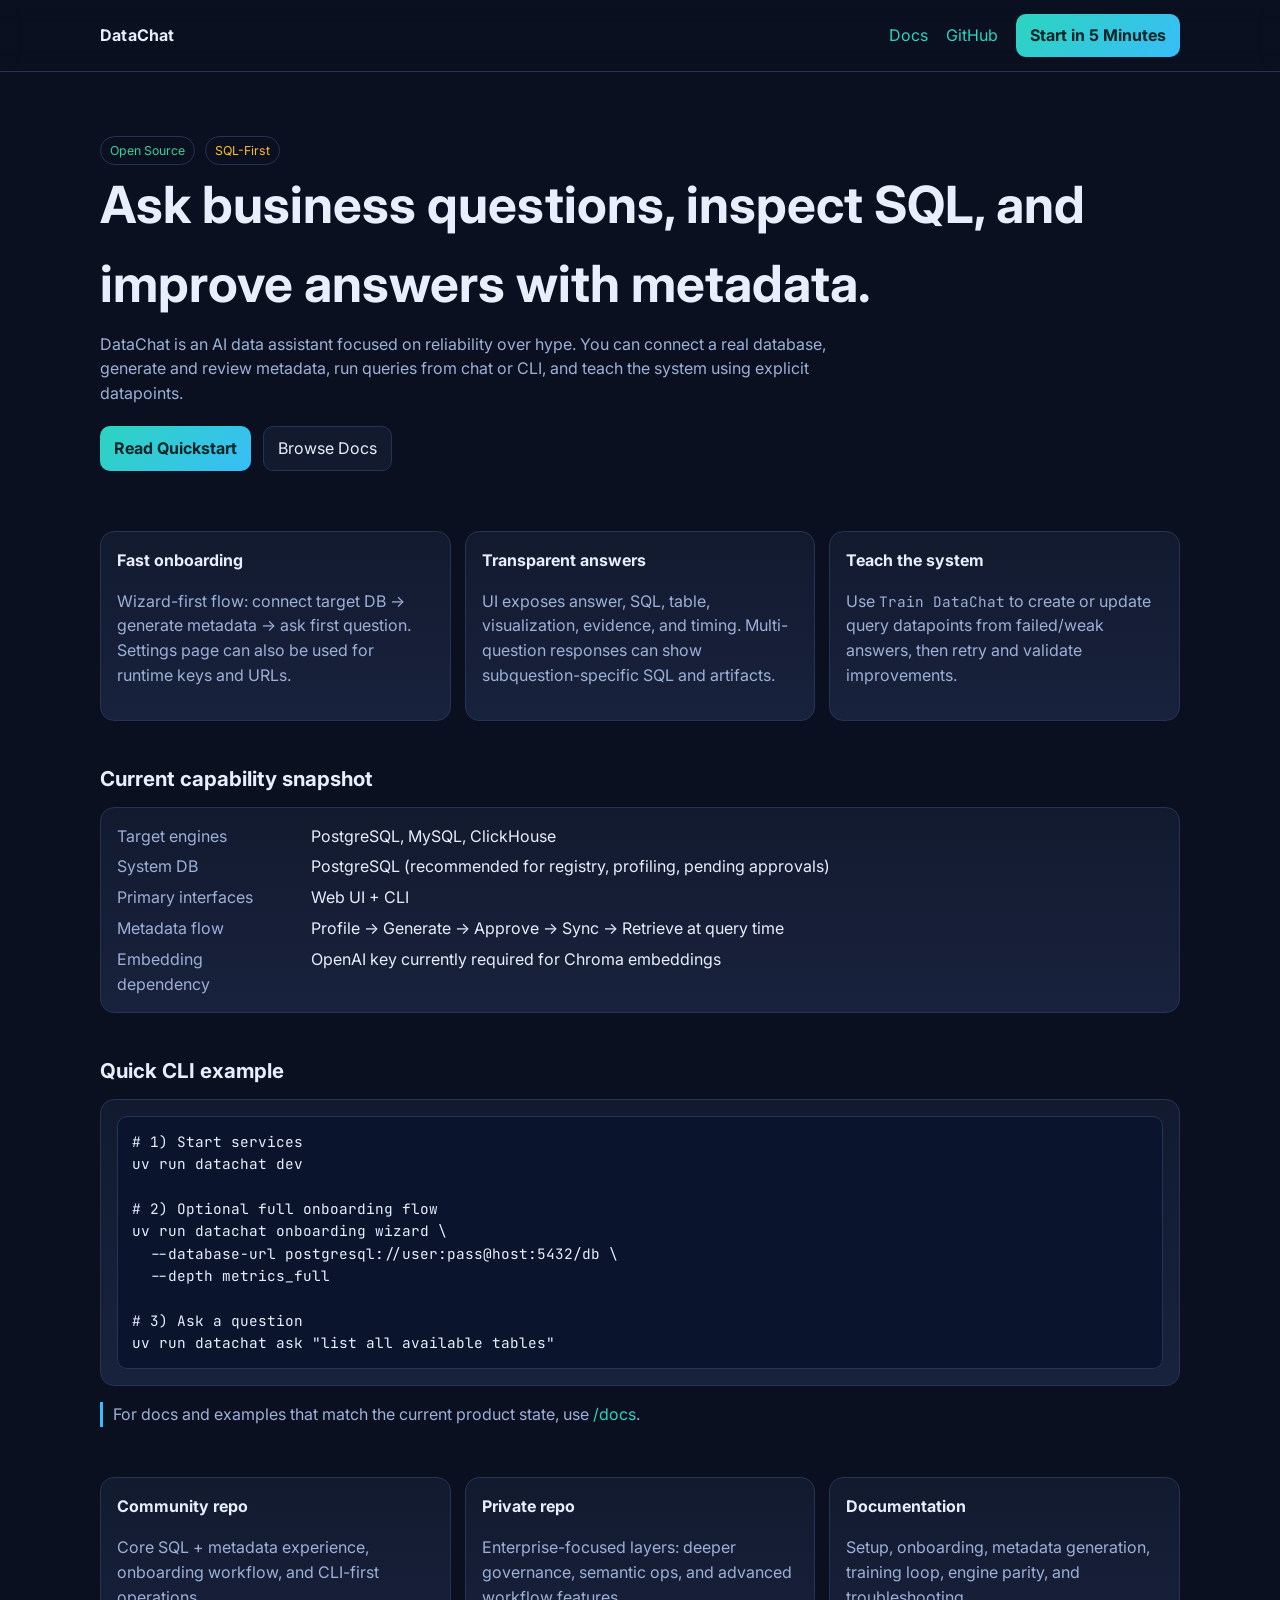
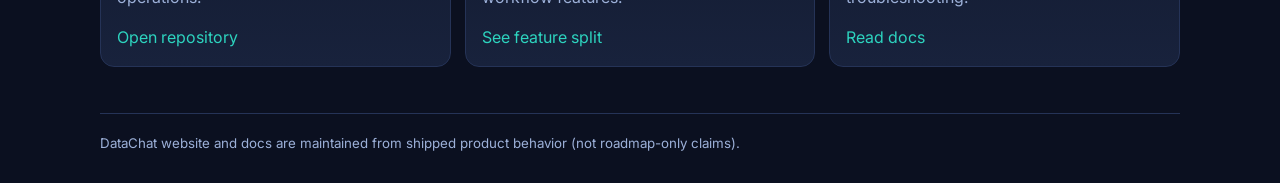
==== index.html @ 827663d6 "Initial website and docs refresh aligned to current DataChat features" ====
<!doctype html>
<html lang="en">
<head>
  <meta charset="utf-8">
  <meta name="viewport" content="width=device-width, initial-scale=1">
  <title>DataChat | Product + Docs</title>
  <meta name="description" content="DataChat helps teams ask data questions in natural language with SQL transparency, metadata grounding, and a practical onboarding flow.">
  <link rel="preconnect" href="https://fonts.googleapis.com">
  <link rel="preconnect" href="https://fonts.gstatic.com" crossorigin>
  <link href="https://fonts.googleapis.com/css2?family=Inter:wght@400;600;700;800&family=JetBrains+Mono:wght@400;500&display=swap" rel="stylesheet">
  <link rel="stylesheet" href="assets/styles.css">
</head>
<body>
  <header class="topbar">
    <div class="container">
      <div class="brand">DataChat</div>
      <nav class="nav">
        <a href="/docs/">Docs</a>
        <a href="https://github.com/onubrooks/datachat-community" target="_blank" rel="noopener">GitHub</a>
        <a class="btn btn-primary" href="/docs/getting-started.html">Start in 5 Minutes</a>
      </nav>
    </div>
  </header>

  <main class="container">
    <section class="hero">
      <span class="badge ok">Open Source</span>
      <span class="badge warn">SQL-First</span>
      <h1>Ask business questions, inspect SQL, and improve answers with metadata.</h1>
      <p>
        DataChat is an AI data assistant focused on reliability over hype. You can connect a real database,
        generate and review metadata, run queries from chat or CLI, and teach the system using explicit datapoints.
      </p>
      <div class="hero-actions">
        <a class="btn btn-primary" href="/docs/getting-started.html">Read Quickstart</a>
        <a class="btn" href="/docs/">Browse Docs</a>
      </div>
    </section>

    <section class="section grid grid-3">
      <article class="card">
        <h3>Fast onboarding</h3>
        <p>Wizard-first flow: connect target DB -> generate metadata -> ask first question. Settings page can also be used for runtime keys and URLs.</p>
      </article>
      <article class="card">
        <h3>Transparent answers</h3>
        <p>UI exposes answer, SQL, table, visualization, evidence, and timing. Multi-question responses can show subquestion-specific SQL and artifacts.</p>
      </article>
      <article class="card">
        <h3>Teach the system</h3>
        <p>Use <code>Train DataChat</code> to create or update query datapoints from failed/weak answers, then retry and validate improvements.</p>
      </article>
    </section>

    <section class="section">
      <h2>Current capability snapshot</h2>
      <div class="card">
        <div class="kv">
          <div>Target engines</div><div>PostgreSQL, MySQL, ClickHouse</div>
          <div>System DB</div><div>PostgreSQL (recommended for registry, profiling, pending approvals)</div>
          <div>Primary interfaces</div><div>Web UI + CLI</div>
          <div>Metadata flow</div><div>Profile -> Generate -> Approve -> Sync -> Retrieve at query time</div>
          <div>Embedding dependency</div><div>OpenAI key currently required for Chroma embeddings</div>
        </div>
      </div>
    </section>

    <section class="section">
      <h2>Quick CLI example</h2>
      <div class="card">
<pre><code># 1) Start services
uv run datachat dev

# 2) Optional full onboarding flow
uv run datachat onboarding wizard \
  --database-url postgresql://user:pass@host:5432/db \
  --depth metrics_full

# 3) Ask a question
uv run datachat ask "list all available tables"
</code></pre>
      </div>
      <p class="note">For docs and examples that match the current product state, use <a href="/docs/">/docs</a>.</p>
    </section>

    <section class="section grid grid-3">
      <article class="card">
        <h3>Community repo</h3>
        <p>Core SQL + metadata experience, onboarding workflow, and CLI-first operations.</p>
        <a href="https://github.com/onubrooks/datachat-community" target="_blank" rel="noopener">Open repository</a>
      </article>
      <article class="card">
        <h3>Private repo</h3>
        <p>Enterprise-focused layers: deeper governance, semantic ops, and advanced workflow features.</p>
        <a href="/docs/community-vs-private.html">See feature split</a>
      </article>
      <article class="card">
        <h3>Documentation</h3>
        <p>Setup, onboarding, metadata generation, training loop, engine parity, and troubleshooting.</p>
        <a href="/docs/index.html">Read docs</a>
      </article>
    </section>

    <footer class="footer">
      <small>DataChat website and docs are maintained from shipped product behavior (not roadmap-only claims).</small>
    </footer>
  </main>
</body>
</html>
---- assets/styles.css ----
:root {
  --bg: #0b1020;
  --card: #121a2f;
  --card-2: #18223c;
  --text: #e8eefc;
  --muted: #9cb0d8;
  --accent: #2dd4bf;
  --accent-2: #38bdf8;
  --border: #253357;
  --ok: #34d399;
  --warn: #fbbf24;
  --danger: #fb7185;
}

* {
  box-sizing: border-box;
}

body {
  margin: 0;
  font-family: "Inter", "Segoe UI", system-ui, -apple-system, sans-serif;
  background: radial-gradient(1200px 500px at 0% -20%, #20305f 0%, #0b1020 55%);
  color: var(--text);
  line-height: 1.55;
}

a {
  color: var(--accent);
  text-decoration: none;
}

a:hover {
  text-decoration: underline;
}

.container {
  width: min(1080px, 92%);
  margin: 0 auto;
}

.topbar {
  position: sticky;
  top: 0;
  z-index: 10;
  backdrop-filter: blur(12px);
  background: rgba(11, 16, 32, 0.75);
  border-bottom: 1px solid var(--border);
}

.topbar .container {
  display: flex;
  align-items: center;
  justify-content: space-between;
  padding: 14px 0;
}

.brand {
  font-weight: 700;
  letter-spacing: 0.2px;
}

.nav {
  display: flex;
  gap: 18px;
  align-items: center;
}

.btn {
  display: inline-flex;
  align-items: center;
  justify-content: center;
  border-radius: 10px;
  padding: 9px 14px;
  border: 1px solid var(--border);
  color: var(--text);
  background: var(--card);
}

.btn-primary {
  background: linear-gradient(135deg, var(--accent), var(--accent-2));
  color: #032525;
  border: 0;
  font-weight: 700;
}

.hero {
  padding: 64px 0 42px;
}

.hero h1 {
  font-size: clamp(2rem, 4.2vw, 3.2rem);
  margin: 0 0 8px;
}

.hero p {
  color: var(--muted);
  max-width: 760px;
  margin: 0 0 20px;
}

.hero-actions {
  display: flex;
  gap: 12px;
  flex-wrap: wrap;
}

.grid {
  display: grid;
  gap: 14px;
}

.grid-3 {
  grid-template-columns: repeat(auto-fit, minmax(220px, 1fr));
}

.card {
  background: linear-gradient(180deg, var(--card), var(--card-2));
  border: 1px solid var(--border);
  border-radius: 14px;
  padding: 16px;
}

.card h3 {
  margin: 0 0 8px;
  font-size: 1rem;
}

.card p,
.card li {
  color: var(--muted);
}

.section {
  padding: 18px 0 16px;
}

.section h2 {
  margin: 8px 0 12px;
  font-size: 1.28rem;
}

.kv {
  display: grid;
  grid-template-columns: 180px 1fr;
  gap: 6px 14px;
}

.kv div:nth-child(odd) {
  color: var(--muted);
}

pre {
  margin: 0;
  padding: 14px;
  overflow-x: auto;
  border-radius: 10px;
  border: 1px solid var(--border);
  background: #0a142d;
}

code,
pre {
  font-family: "JetBrains Mono", "SFMono-Regular", Consolas, monospace;
  font-size: 0.9rem;
}

.note {
  border-left: 3px solid var(--accent-2);
  padding-left: 10px;
  color: var(--muted);
}

.badge {
  display: inline-flex;
  align-items: center;
  padding: 4px 9px;
  border-radius: 999px;
  font-size: 0.77rem;
  margin-right: 6px;
  border: 1px solid var(--border);
}

.badge.ok {
  color: var(--ok);
}

.badge.warn {
  color: var(--warn);
}

.footer {
  margin-top: 30px;
  border-top: 1px solid var(--border);
  color: var(--muted);
  padding: 16px 0 28px;
}

.docs-shell {
  display: grid;
  grid-template-columns: 250px 1fr;
  gap: 20px;
  padding: 28px 0 18px;
}

.docs-nav {
  position: sticky;
  top: 72px;
  align-self: start;
}

.docs-nav ul {
  list-style: none;
  margin: 0;
  padding: 0;
}

.docs-nav li {
  margin-bottom: 8px;
}

.docs-main h1 {
  margin-top: 0;
}

.docs-main h2 {
  margin-top: 28px;
}

.table {
  width: 100%;
  border-collapse: collapse;
}

.table th,
.table td {
  border: 1px solid var(--border);
  padding: 8px 10px;
  text-align: left;
  vertical-align: top;
}

@media (max-width: 880px) {
  .docs-shell {
    grid-template-columns: 1fr;
  }

  .docs-nav {
    position: static;
  }

  .kv {
    grid-template-columns: 1fr;
  }
}
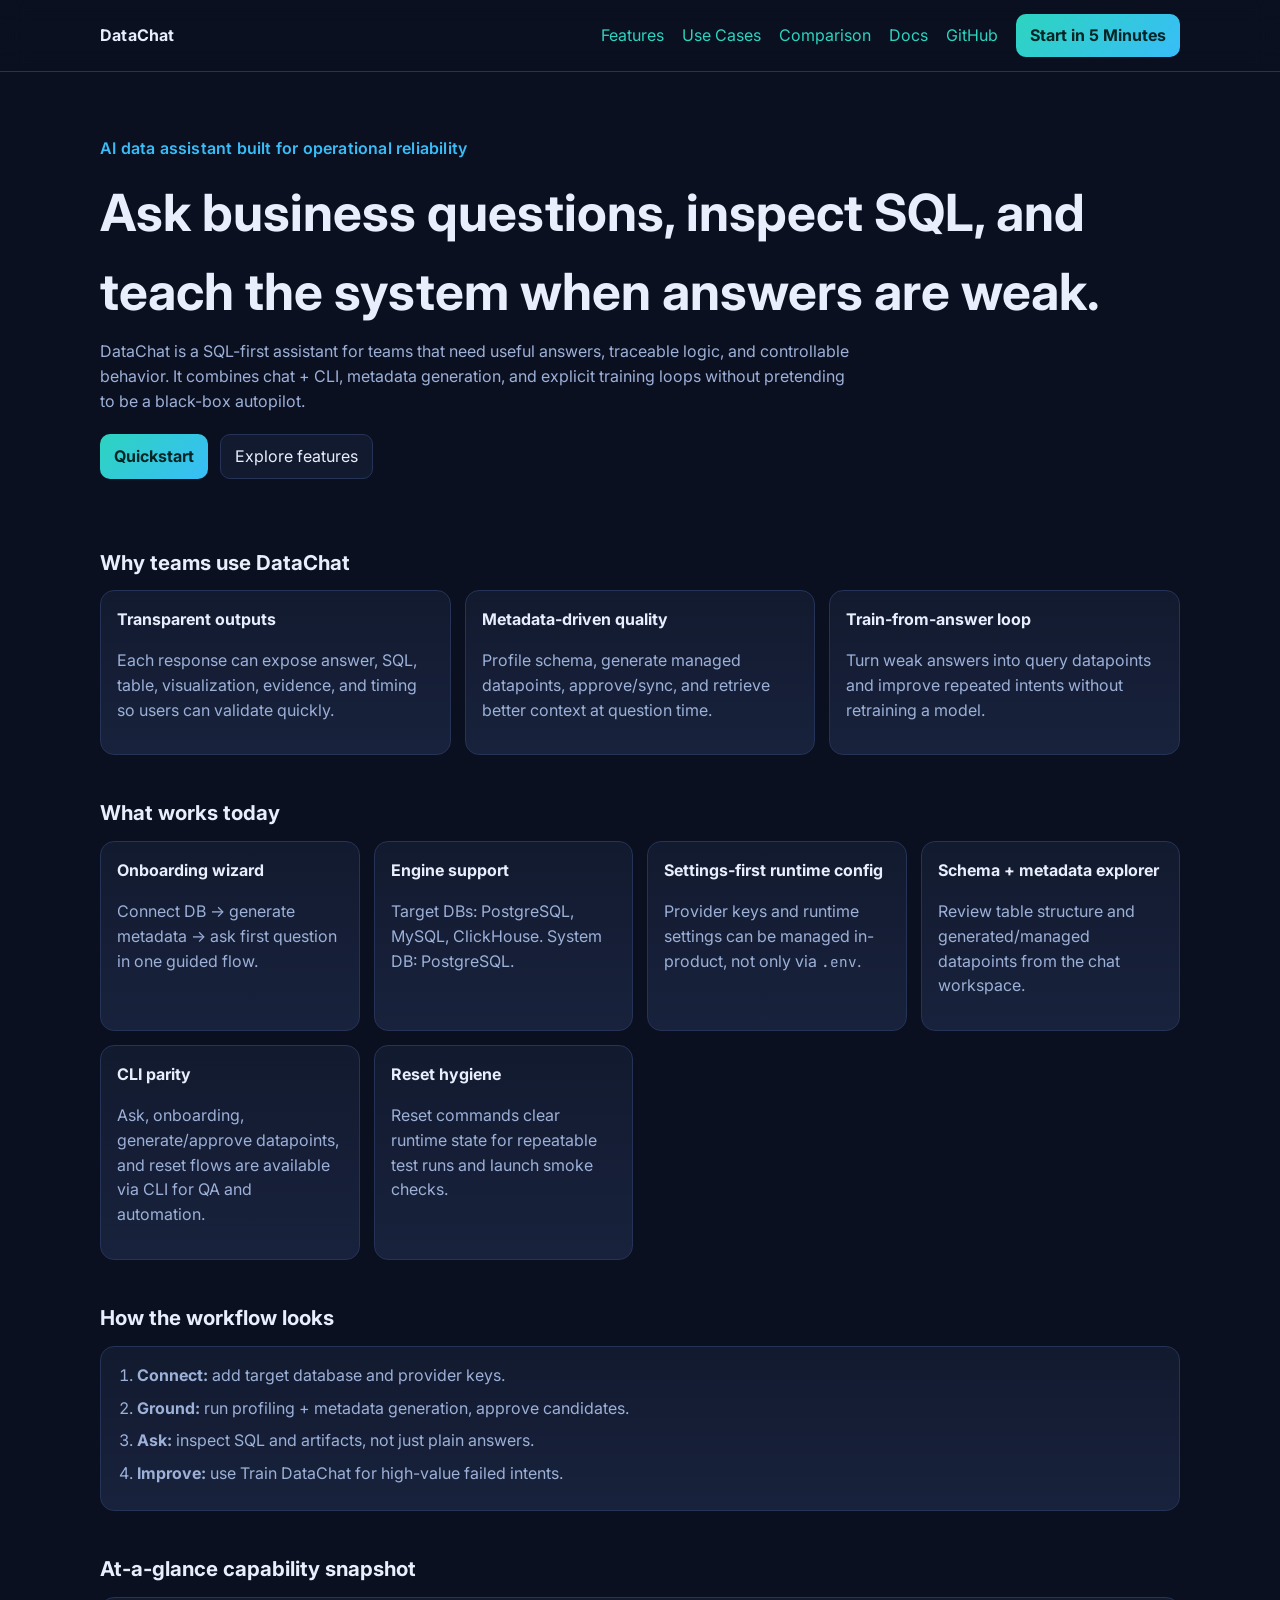
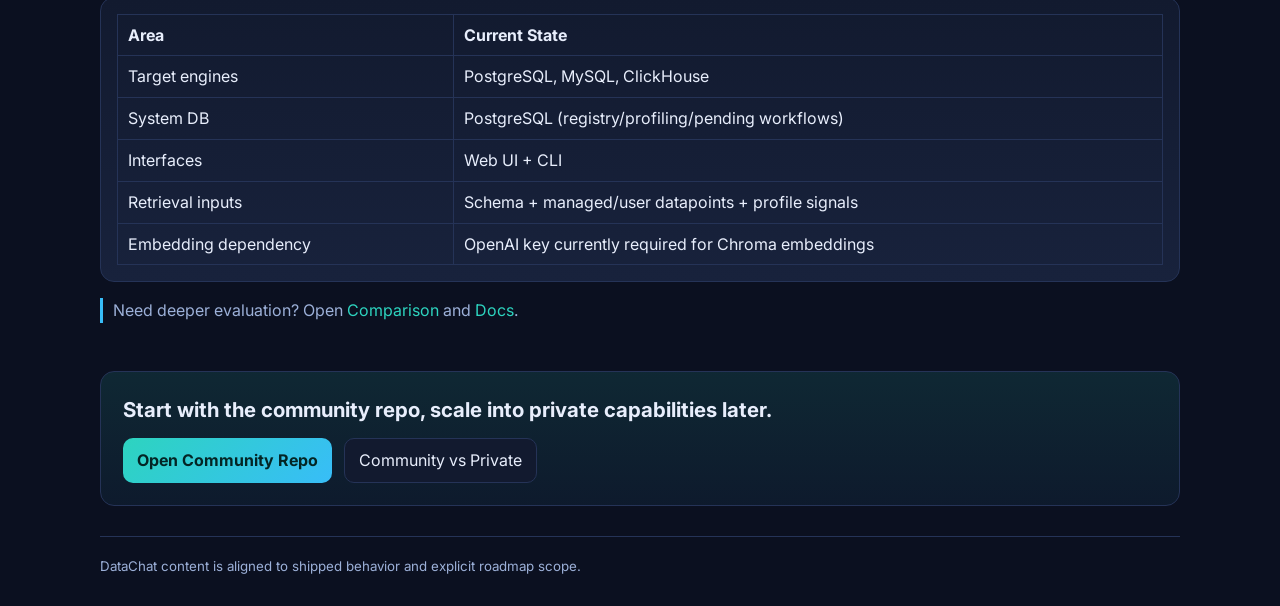
==== commit 147ec861: "Expand website into multi-page marketing + updated docs hub" ====
--- a/index.html
+++ b/index.html
@@ -3,8 +3,8 @@
 <head>
   <meta charset="utf-8">
   <meta name="viewport" content="width=device-width, initial-scale=1">
-  <title>DataChat | Product + Docs</title>
-  <meta name="description" content="DataChat helps teams ask data questions in natural language with SQL transparency, metadata grounding, and a practical onboarding flow.">
+  <title>DataChat | Reliable AI for Business Data Questions</title>
+  <meta name="description" content="DataChat helps teams ask data questions in natural language, inspect SQL, and improve retrieval quality with metadata and training flows.">
   <link rel="preconnect" href="https://fonts.googleapis.com">
   <link rel="preconnect" href="https://fonts.gstatic.com" crossorigin>
   <link href="https://fonts.googleapis.com/css2?family=Inter:wght@400;600;700;800&family=JetBrains+Mono:wght@400;500&display=swap" rel="stylesheet">
@@ -15,94 +15,119 @@
     <div class="container">
       <div class="brand">DataChat</div>
       <nav class="nav">
-        <a href="/docs/">Docs</a>
+        <a href="features.html">Features</a>
+        <a href="use-cases.html">Use Cases</a>
+        <a href="comparison.html">Comparison</a>
+        <a href="docs/">Docs</a>
         <a href="https://github.com/onubrooks/datachat-community" target="_blank" rel="noopener">GitHub</a>
-        <a class="btn btn-primary" href="/docs/getting-started.html">Start in 5 Minutes</a>
+        <a class="btn btn-primary" href="docs/getting-started.html">Start in 5 Minutes</a>
       </nav>
     </div>
   </header>
 
   <main class="container">
     <section class="hero">
-      <span class="badge ok">Open Source</span>
-      <span class="badge warn">SQL-First</span>
-      <h1>Ask business questions, inspect SQL, and improve answers with metadata.</h1>
+      <div class="hero-eyebrow">AI data assistant built for operational reliability</div>
+      <h1>Ask business questions, inspect SQL, and teach the system when answers are weak.</h1>
       <p>
-        DataChat is an AI data assistant focused on reliability over hype. You can connect a real database,
-        generate and review metadata, run queries from chat or CLI, and teach the system using explicit datapoints.
+        DataChat is a SQL-first assistant for teams that need useful answers, traceable logic, and controllable behavior.
+        It combines chat + CLI, metadata generation, and explicit training loops without pretending to be a black-box autopilot.
       </p>
       <div class="hero-actions">
-        <a class="btn btn-primary" href="/docs/getting-started.html">Read Quickstart</a>
-        <a class="btn" href="/docs/">Browse Docs</a>
-      </div>
-    </section>
-
-    <section class="section grid grid-3">
-      <article class="card">
-        <h3>Fast onboarding</h3>
-        <p>Wizard-first flow: connect target DB -> generate metadata -> ask first question. Settings page can also be used for runtime keys and URLs.</p>
-      </article>
-      <article class="card">
-        <h3>Transparent answers</h3>
-        <p>UI exposes answer, SQL, table, visualization, evidence, and timing. Multi-question responses can show subquestion-specific SQL and artifacts.</p>
-      </article>
-      <article class="card">
-        <h3>Teach the system</h3>
-        <p>Use <code>Train DataChat</code> to create or update query datapoints from failed/weak answers, then retry and validate improvements.</p>
-      </article>
-    </section>
-
-    <section class="section">
-      <h2>Current capability snapshot</h2>
-      <div class="card">
-        <div class="kv">
-          <div>Target engines</div><div>PostgreSQL, MySQL, ClickHouse</div>
-          <div>System DB</div><div>PostgreSQL (recommended for registry, profiling, pending approvals)</div>
-          <div>Primary interfaces</div><div>Web UI + CLI</div>
-          <div>Metadata flow</div><div>Profile -> Generate -> Approve -> Sync -> Retrieve at query time</div>
-          <div>Embedding dependency</div><div>OpenAI key currently required for Chroma embeddings</div>
-        </div>
+        <a class="btn btn-primary" href="docs/getting-started.html">Quickstart</a>
+        <a class="btn" href="features.html">Explore features</a>
       </div>
     </section>
 
     <section class="section">
-      <h2>Quick CLI example</h2>
-      <div class="card">
-<pre><code># 1) Start services
-uv run datachat dev
-
-# 2) Optional full onboarding flow
-uv run datachat onboarding wizard \
-  --database-url postgresql://user:pass@host:5432/db \
-  --depth metrics_full
-
-# 3) Ask a question
-uv run datachat ask "list all available tables"
-</code></pre>
+      <h2>Why teams use DataChat</h2>
+      <div class="grid grid-3">
+        <article class="card">
+          <h3>Transparent outputs</h3>
+          <p>Each response can expose answer, SQL, table, visualization, evidence, and timing so users can validate quickly.</p>
+        </article>
+        <article class="card">
+          <h3>Metadata-driven quality</h3>
+          <p>Profile schema, generate managed datapoints, approve/sync, and retrieve better context at question time.</p>
+        </article>
+        <article class="card">
+          <h3>Train-from-answer loop</h3>
+          <p>Turn weak answers into query datapoints and improve repeated intents without retraining a model.</p>
+        </article>
       </div>
-      <p class="note">For docs and examples that match the current product state, use <a href="/docs/">/docs</a>.</p>
     </section>
 
-    <section class="section grid grid-3">
-      <article class="card">
-        <h3>Community repo</h3>
-        <p>Core SQL + metadata experience, onboarding workflow, and CLI-first operations.</p>
-        <a href="https://github.com/onubrooks/datachat-community" target="_blank" rel="noopener">Open repository</a>
-      </article>
-      <article class="card">
-        <h3>Private repo</h3>
-        <p>Enterprise-focused layers: deeper governance, semantic ops, and advanced workflow features.</p>
-        <a href="/docs/community-vs-private.html">See feature split</a>
-      </article>
-      <article class="card">
-        <h3>Documentation</h3>
-        <p>Setup, onboarding, metadata generation, training loop, engine parity, and troubleshooting.</p>
-        <a href="/docs/index.html">Read docs</a>
-      </article>
+    <section class="section">
+      <h2>What works today</h2>
+      <div class="grid grid-3">
+        <article class="card">
+          <h3>Onboarding wizard</h3>
+          <p>Connect DB -> generate metadata -> ask first question in one guided flow.</p>
+        </article>
+        <article class="card">
+          <h3>Engine support</h3>
+          <p>Target DBs: PostgreSQL, MySQL, ClickHouse. System DB: PostgreSQL.</p>
+        </article>
+        <article class="card">
+          <h3>Settings-first runtime config</h3>
+          <p>Provider keys and runtime settings can be managed in-product, not only via <code>.env</code>.</p>
+        </article>
+        <article class="card">
+          <h3>Schema + metadata explorer</h3>
+          <p>Review table structure and generated/managed datapoints from the chat workspace.</p>
+        </article>
+        <article class="card">
+          <h3>CLI parity</h3>
+          <p>Ask, onboarding, generate/approve datapoints, and reset flows are available via CLI for QA and automation.</p>
+        </article>
+        <article class="card">
+          <h3>Reset hygiene</h3>
+          <p>Reset commands clear runtime state for repeatable test runs and launch smoke checks.</p>
+        </article>
+      </div>
+    </section>
+
+    <section class="section">
+      <h2>How the workflow looks</h2>
+      <div class="card">
+        <ol class="steps">
+          <li><strong>Connect:</strong> add target database and provider keys.</li>
+          <li><strong>Ground:</strong> run profiling + metadata generation, approve candidates.</li>
+          <li><strong>Ask:</strong> inspect SQL and artifacts, not just plain answers.</li>
+          <li><strong>Improve:</strong> use Train DataChat for high-value failed intents.</li>
+        </ol>
+      </div>
+    </section>
+
+    <section class="section">
+      <h2>At-a-glance capability snapshot</h2>
+      <div class="card">
+        <table class="table">
+          <thead>
+            <tr><th>Area</th><th>Current State</th></tr>
+          </thead>
+          <tbody>
+            <tr><td>Target engines</td><td>PostgreSQL, MySQL, ClickHouse</td></tr>
+            <tr><td>System DB</td><td>PostgreSQL (registry/profiling/pending workflows)</td></tr>
+            <tr><td>Interfaces</td><td>Web UI + CLI</td></tr>
+            <tr><td>Retrieval inputs</td><td>Schema + managed/user datapoints + profile signals</td></tr>
+            <tr><td>Embedding dependency</td><td>OpenAI key currently required for Chroma embeddings</td></tr>
+          </tbody>
+        </table>
+      </div>
+      <p class="note">Need deeper evaluation? Open <a href="comparison.html">Comparison</a> and <a href="docs/">Docs</a>.</p>
+    </section>
+
+    <section class="section cta-band">
+      <h2>Start with the community repo, scale into private capabilities later.</h2>
+      <div class="hero-actions">
+        <a class="btn btn-primary" href="https://github.com/onubrooks/datachat-community" target="_blank" rel="noopener">Open Community Repo</a>
+        <a class="btn" href="docs/community-vs-private.html">Community vs Private</a>
+      </div>
     </section>
 
     <footer class="footer">
-      <small>DataChat website and docs are maintained from shipped product behavior (not roadmap-only claims).</small>
+      <small>DataChat content is aligned to shipped behavior and explicit roadmap scope.</small>
     </footer>
   </main>
 </body>
--- a/assets/styles.css
+++ b/assets/styles.css
@@ -252,3 +252,42 @@
     grid-template-columns: 1fr;
   }
 }
+
+.hero-eyebrow {
+  display: inline-block;
+  margin-bottom: 12px;
+  color: var(--accent-2);
+  font-weight: 600;
+  letter-spacing: 0.2px;
+}
+
+.steps {
+  margin: 0;
+  padding-left: 20px;
+}
+
+.steps li {
+  margin-bottom: 8px;
+}
+
+.list-check {
+  margin: 0;
+  padding-left: 18px;
+}
+
+.list-check li {
+  margin-bottom: 7px;
+}
+
+.cta-band {
+  margin-top: 16px;
+  margin-bottom: 22px;
+  padding: 22px;
+  border-radius: 14px;
+  border: 1px solid var(--border);
+  background: linear-gradient(180deg, rgba(45, 212, 191, 0.12), rgba(56, 189, 248, 0.06));
+}
+
+.cta-band h2 {
+  margin-top: 0;
+}
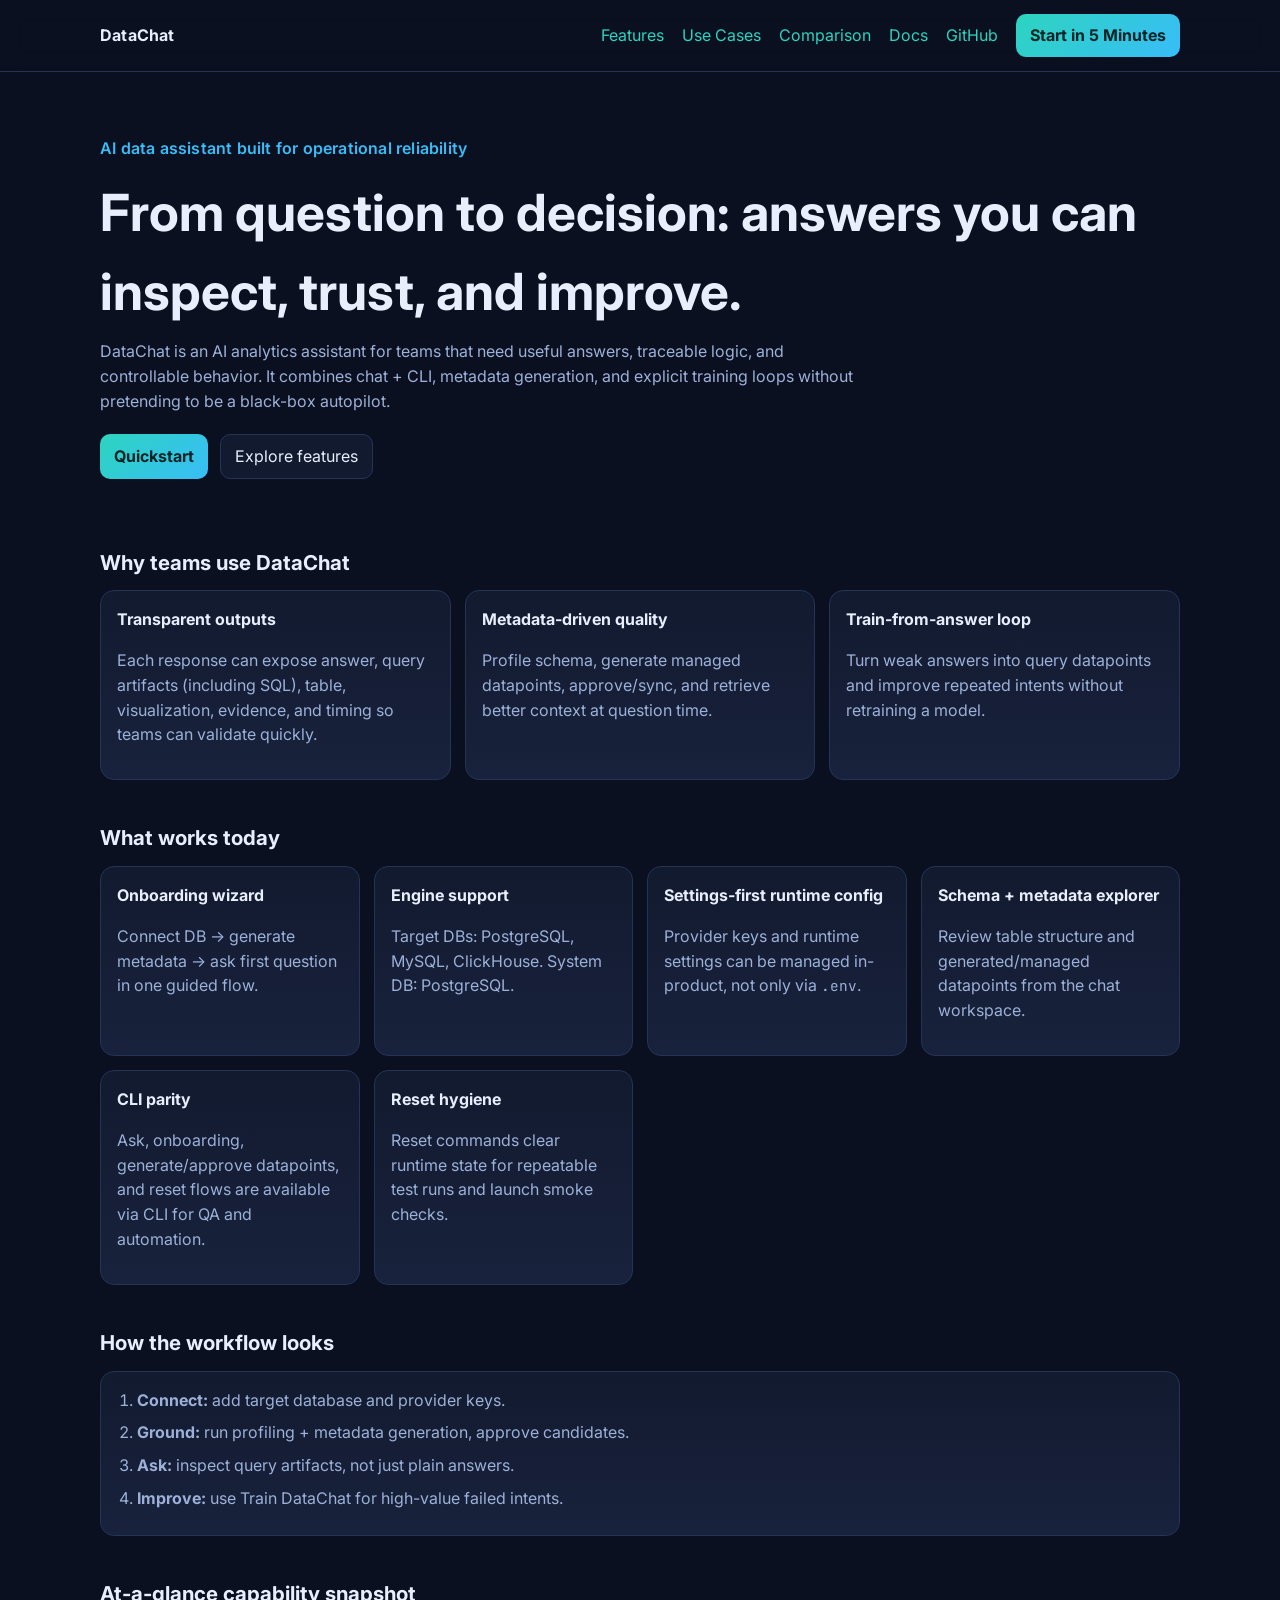
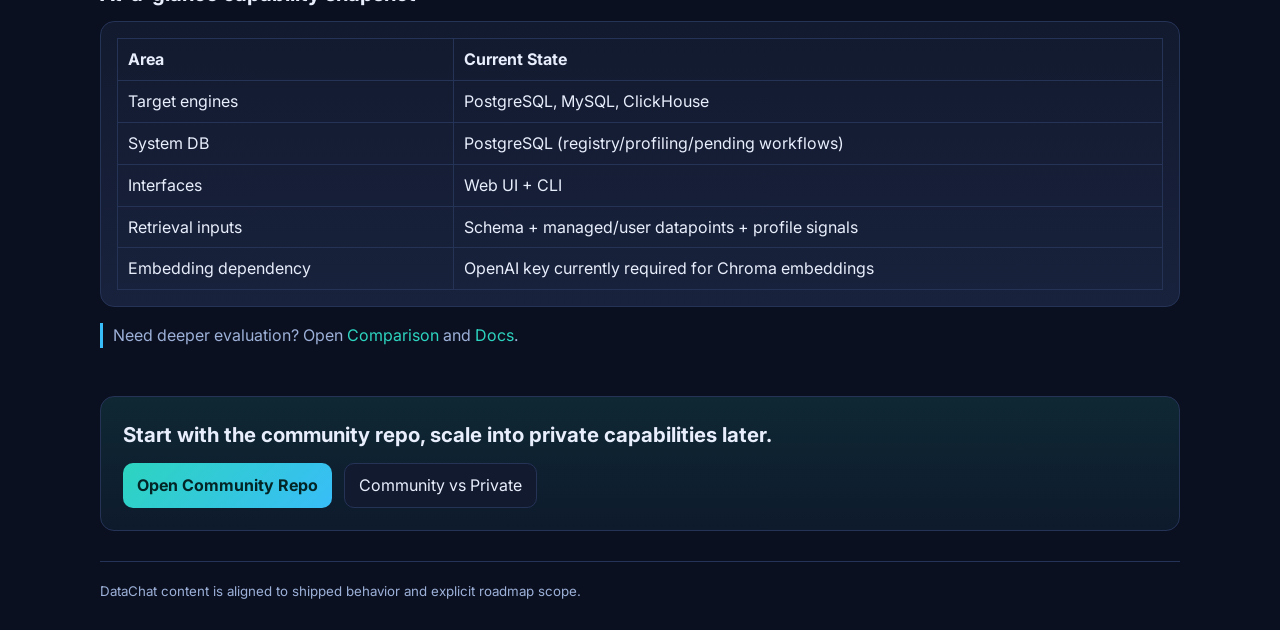
==== commit 7962d2a6: "Refine website positioning copy beyond SQL-first framing" ====
--- a/index.html
+++ b/index.html
@@ -3,8 +3,8 @@
 <head>
   <meta charset="utf-8">
   <meta name="viewport" content="width=device-width, initial-scale=1">
-  <title>DataChat | Reliable AI for Business Data Questions</title>
-  <meta name="description" content="DataChat helps teams ask data questions in natural language, inspect SQL, and improve retrieval quality with metadata and training flows.">
+  <title>DataChat | Reliable AI Decision Intelligence for Business Teams</title>
+  <meta name="description" content="DataChat helps teams move from question to decision with inspectable answers, metadata-grounded context, and continuous quality improvement loops.">
   <link rel="preconnect" href="https://fonts.googleapis.com">
   <link rel="preconnect" href="https://fonts.gstatic.com" crossorigin>
   <link href="https://fonts.googleapis.com/css2?family=Inter:wght@400;600;700;800&family=JetBrains+Mono:wght@400;500&display=swap" rel="stylesheet">
@@ -28,9 +28,9 @@
   <main class="container">
     <section class="hero">
       <div class="hero-eyebrow">AI data assistant built for operational reliability</div>
-      <h1>Ask business questions, inspect SQL, and teach the system when answers are weak.</h1>
+      <h1>From question to decision: answers you can inspect, trust, and improve.</h1>
       <p>
-        DataChat is a SQL-first assistant for teams that need useful answers, traceable logic, and controllable behavior.
+        DataChat is an AI analytics assistant for teams that need useful answers, traceable logic, and controllable behavior.
         It combines chat + CLI, metadata generation, and explicit training loops without pretending to be a black-box autopilot.
       </p>
       <div class="hero-actions">
@@ -44,7 +44,7 @@
       <div class="grid grid-3">
         <article class="card">
           <h3>Transparent outputs</h3>
-          <p>Each response can expose answer, SQL, table, visualization, evidence, and timing so users can validate quickly.</p>
+          <p>Each response can expose answer, query artifacts (including SQL), table, visualization, evidence, and timing so teams can validate quickly.</p>
         </article>
         <article class="card">
           <h3>Metadata-driven quality</h3>
@@ -93,7 +93,7 @@
         <ol class="steps">
           <li><strong>Connect:</strong> add target database and provider keys.</li>
           <li><strong>Ground:</strong> run profiling + metadata generation, approve candidates.</li>
-          <li><strong>Ask:</strong> inspect SQL and artifacts, not just plain answers.</li>
+          <li><strong>Ask:</strong> inspect query artifacts, not just plain answers.</li>
           <li><strong>Improve:</strong> use Train DataChat for high-value failed intents.</li>
         </ol>
       </div>
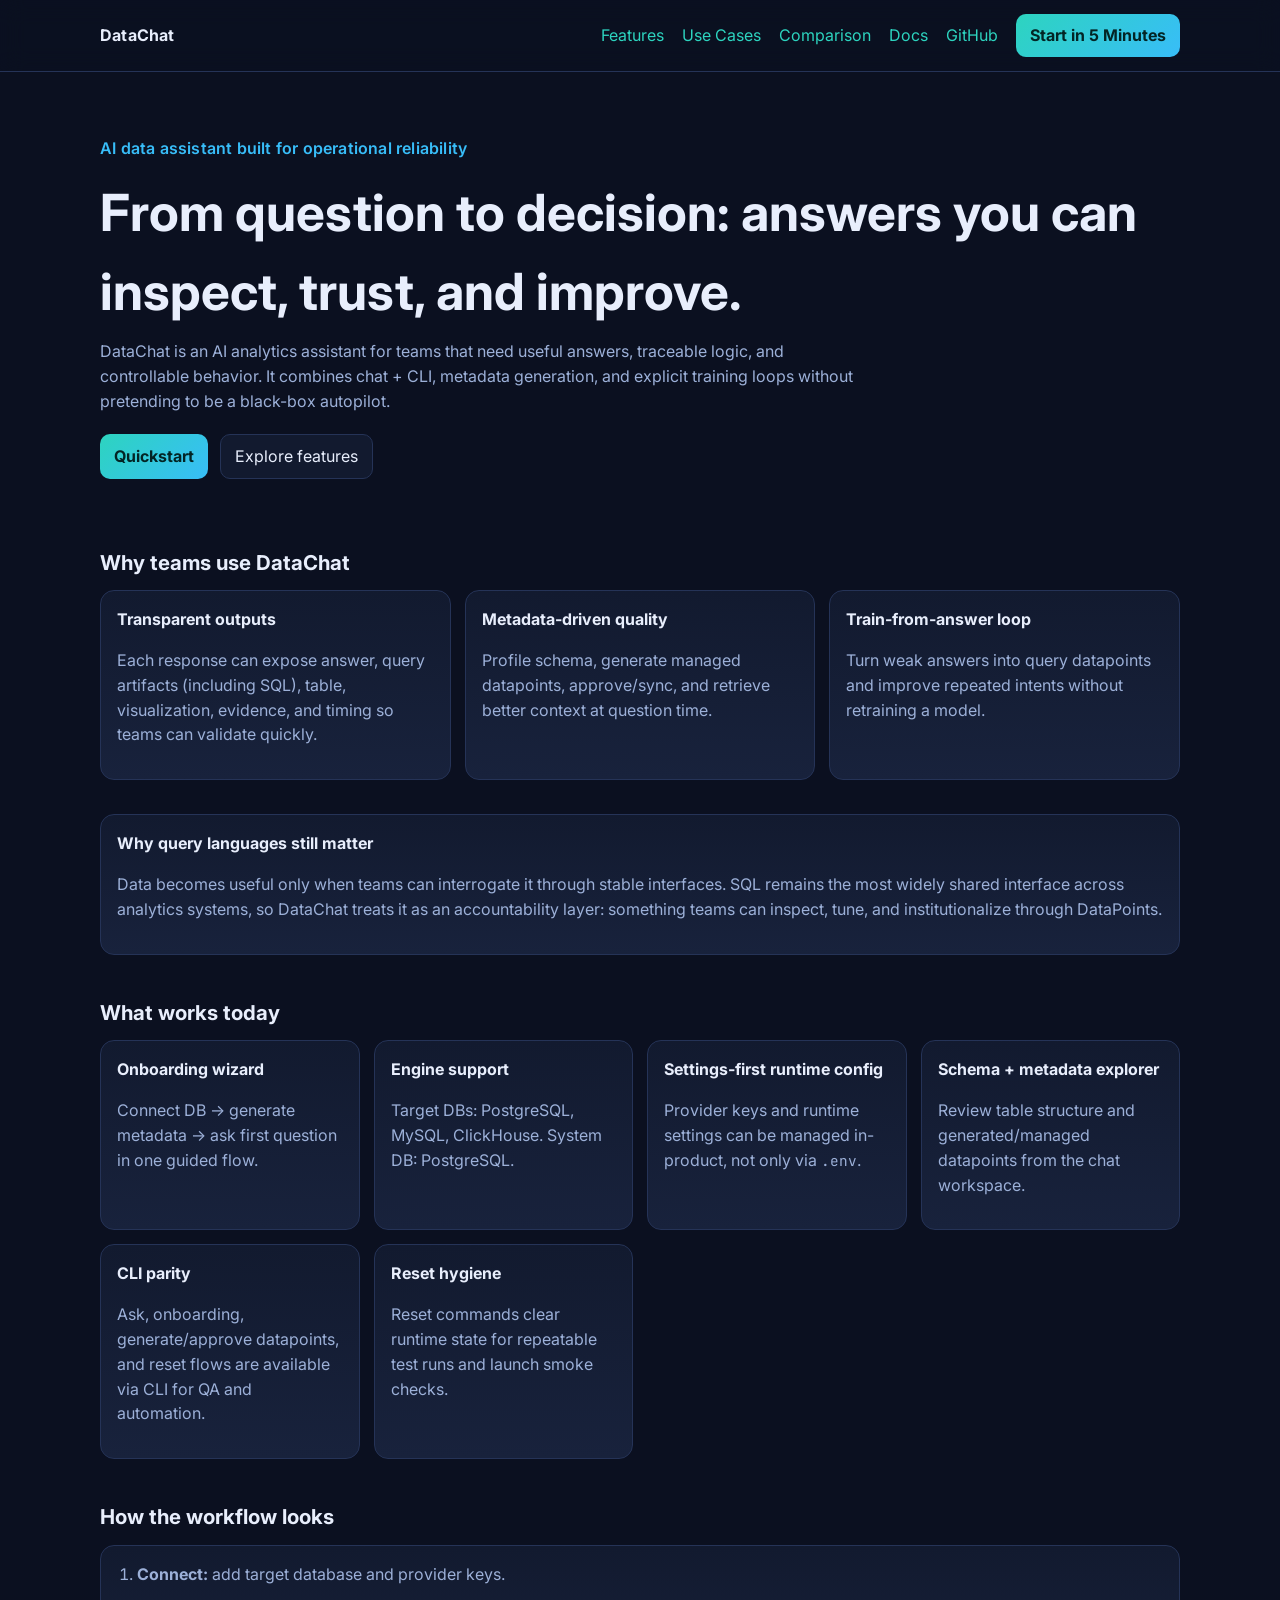
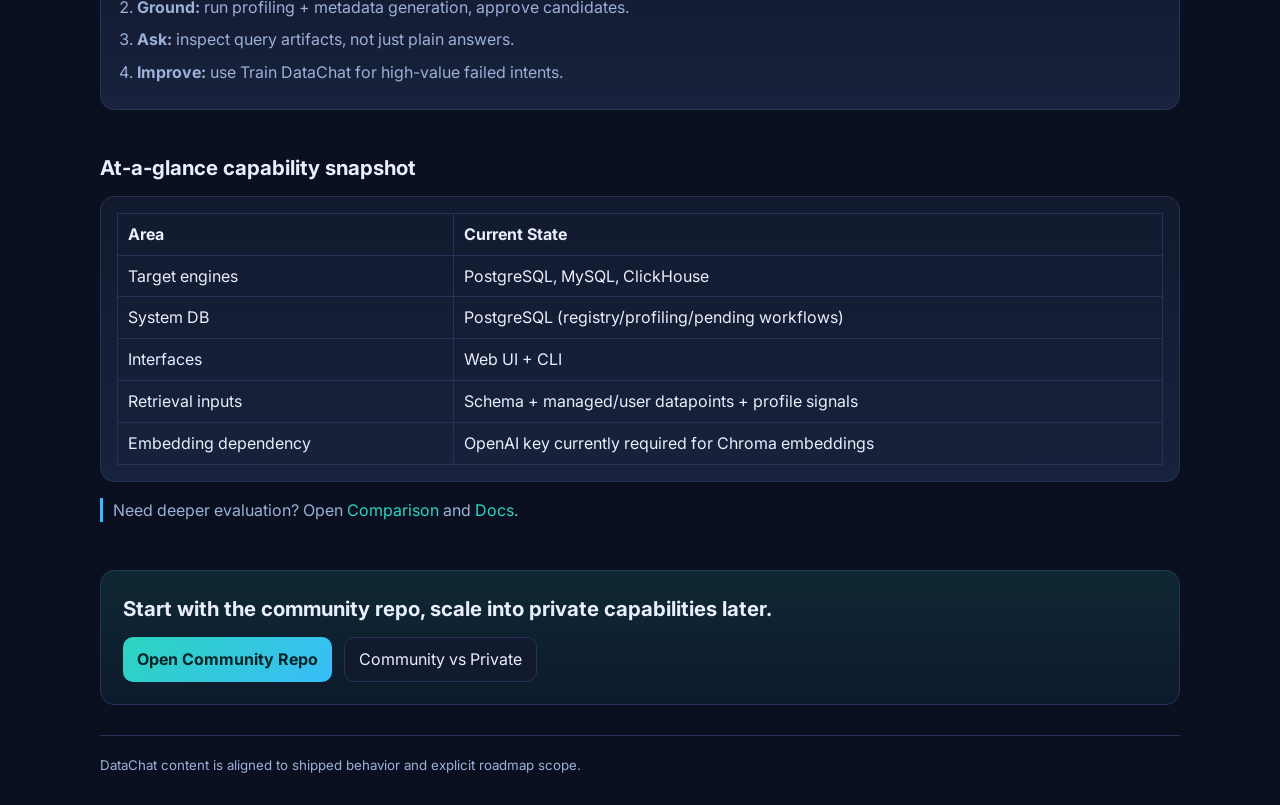
==== commit f65ddbed: "Refine homepage rationale and remove internal docs note" ====
--- a/index.html
+++ b/index.html
@@ -54,6 +54,13 @@
           <h3>Train-from-answer loop</h3>
           <p>Turn weak answers into query datapoints and improve repeated intents without retraining a model.</p>
         </article>
+      </div>
+    </section>
+
+    <section class="section">
+      <div class="card">
+        <h3>Why query languages still matter</h3>
+        <p>Data becomes useful only when teams can interrogate it through stable interfaces. SQL remains the most widely shared interface across analytics systems, so DataChat treats it as an accountability layer: something teams can inspect, tune, and institutionalize through DataPoints.</p>
       </div>
     </section>
 
